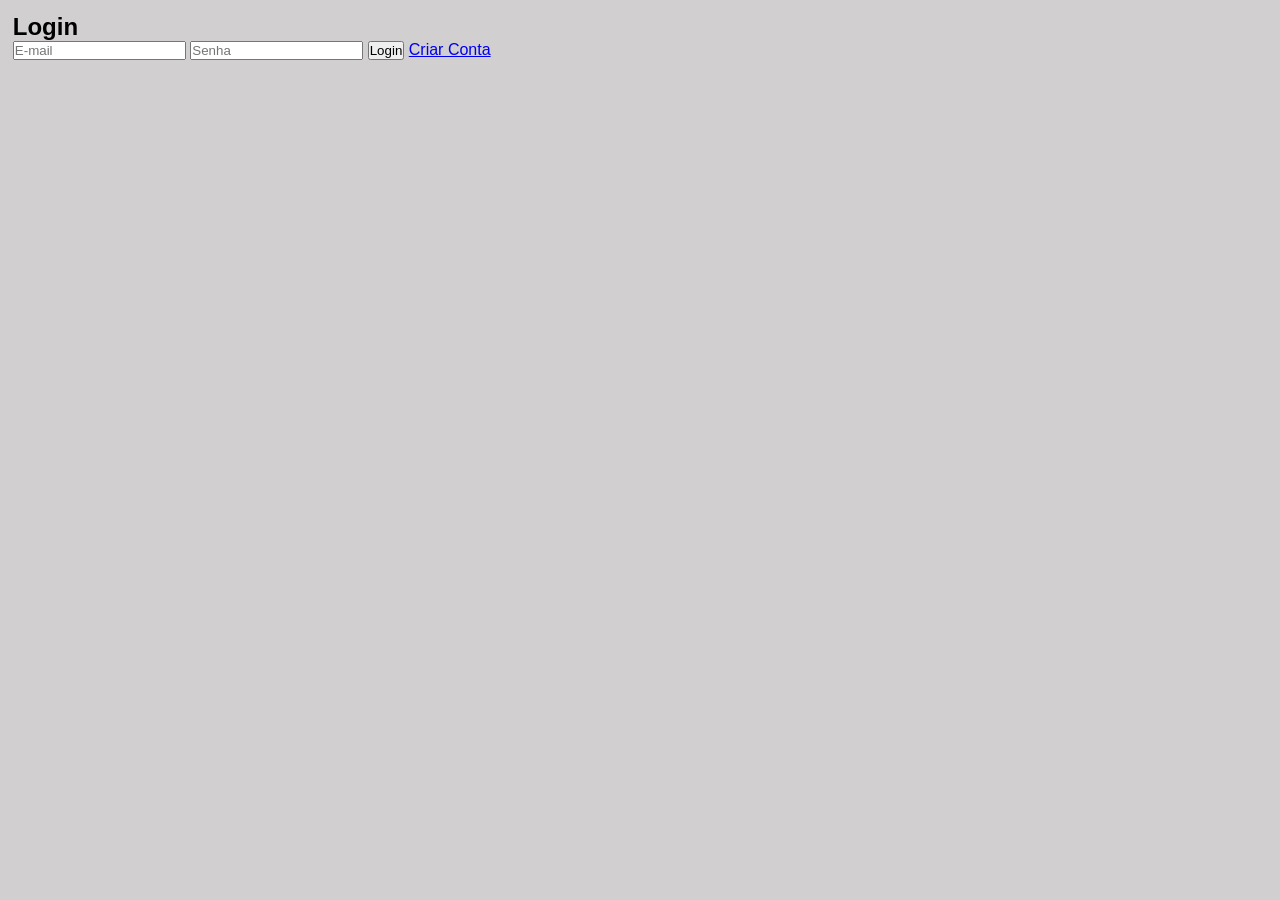
==== index.html @ fd1caa59 "Add files via upload" ====
<!doctype html>
<html lang="pt-br">
  <head>
    <meta charset="UTF-8" />
    <meta name="viewport" content="width=device-width, initial-scale=1.0" />
    <title>Skins</title>
    <link rel="stylesheet" href="./assets/css/index.css">
    <script src="./assets/js/index.js" defer></script>
  </head>
  <body>
    <main>
      <section id="cadastro">
        <form action="#">
          <h2>Cadastro</h2>

          <input
            type="text"
            maxlength="10"
            placeholder="usuario"
            required
            class="campo"
            name="fusuario"
          />

          <input
            type="email"
            maxlength="70"
            placeholder="E-mail"
            required
            class="campo"
            name="femail"
          />

          <input
            type="password"
            maxlength="12"
            minlength="8"
            placeholder="Senha"
            required
            class="campo"
            name="fsenha"
          />

          <input
            type="password"
            maxlength="12"
            minlength="8"
            placeholder="Senha"
            required
            class="campo"
            name="fsenha2"
          />

          <button class="campo botao">Cadastrar</button>
          <a href="#" class="alternar">Já tem conta? Entre!</a>
        </form>
      </section>

      <section id="login">
        <form action="#">
          <h2>Login</h2>

          <input
            type="email"
            maxlength="70"
            placeholder="E-mail"
            required
            class="campo"
            name="femail"
          />

          <input
            type="password"
            maxlength="12"
            minlength="8"
            placeholder="Senha"
            required
            class="campo"
            name="fsenha"
          />

          <button class="campo botao">Login</button>
          <a href="#" class="alternar">Criar Conta</a>
        </form>
      </section>
    </main>
  </body>
</html>
---- assets/css/index.css ----
*{
    padding: 0;
    box-sizing: border-box;
    margin: 0;      
    font-family: "Poppins", sans-serif;
}
main{
    background: #d1cfcf;
    width: 100%;
    height: 100vh;
}

section{
    width: 100%;
    height: 35vh;
    float: left;
    padding: 1%;
}
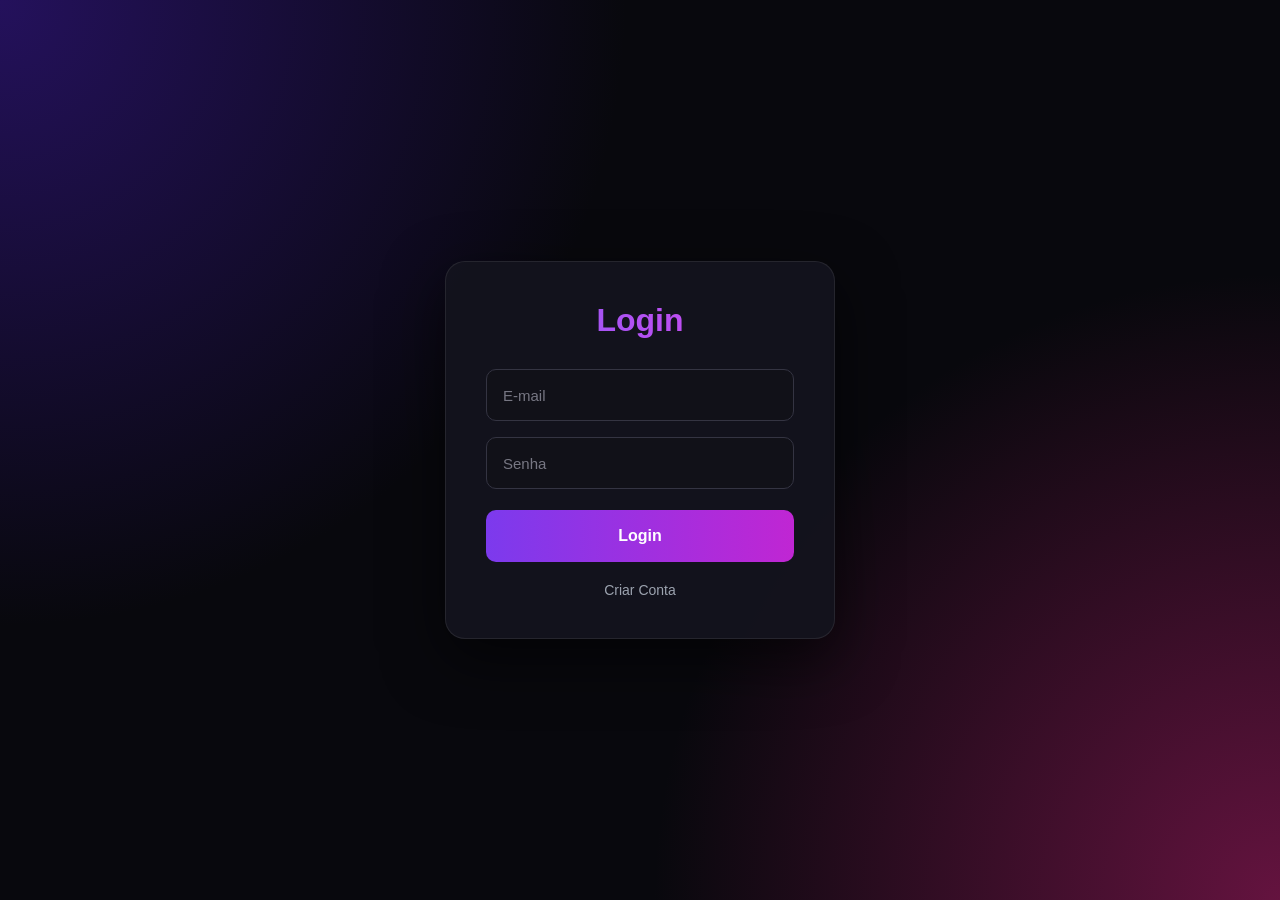
==== commit 2822872d: "Add files via upload" ====
--- a/index.html
+++ b/index.html
@@ -10,7 +10,7 @@
   <body>
     <main>
       <section id="cadastro">
-        <form action="#">
+        <form action="home.html">
           <h2>Cadastro</h2>
 
           <input
@@ -57,7 +57,7 @@
       </section>
 
       <section id="login">
-        <form action="#">
+        <form action="home.html">
           <h2>Login</h2>
 
           <input
--- a/assets/css/index.css
+++ b/assets/css/index.css
@@ -1,19 +1,143 @@
-
-*{
+* {
+    margin: 0;
     padding: 0;
     box-sizing: border-box;
-    margin: 0;      
-    font-family: "Poppins", sans-serif;
-}
-main{
-    background: #d1cfcf;
-    width: 100%;
-    height: 100vh;
 }
 
-section{
+
+
+
+body {
+    min-height: 100vh;
+    display: flex;
+    justify-content: center;
+    align-items: center;
+    font-family: Arial, Helvetica, sans-serif;
+    background: radial-gradient(circle at top left, #24115c, transparent 40%), radial-gradient(circle at bottom right, #64133f, transparent 40%), #08080d;
+    color: #ffffff;
+}
+
+
+
+main {
     width: 100%;
-    height: 35vh;
-    float: left;
-    padding: 1%;
+    max-width: 430px;
+    padding: 20px;
+}
+
+
+
+section {
+    width: 100%;
+}
+
+form {
+    width: 100%;
+    padding: 40px;
+    background: rgba(20, 20, 30, 0.92);
+    border: 1px solid rgba(255, 255, 255, 0.08);
+    border-radius: 20px;
+    box-shadow: 0 20px 60px rgba(0, 0, 0, 0.6);
+}
+
+
+
+
+h2 {
+    text-align: center;
+    margin-bottom: 30px;
+    font-size: 32px;
+    font-weight: 700;
+    background: linear-gradient(90deg, #8b5cf6, #d946ef);
+     -webkit-background-clip: text;
+    -webkit-text-fill-color: transparent;
+}
+
+
+
+
+.campo {
+    width: 100%;
+}
+
+input.campo {
+    height: 52px;
+    margin-bottom: 16px;
+    padding: 0 16px;
+    border: 1px solid #343442;
+    border-radius: 10px;
+    outline: none;
+    background: #111118;
+    color: #ffffff;
+    font-size: 15px;
+    transition: 0.3s;
+}
+
+
+input.campo::placeholder {
+    color: #777783;
+}
+
+
+input.campo:focus {
+    border-color: #8b5cf6;
+    box-shadow: 0 0 0 3px rgba(139, 92, 246, 0.12), 0 0 20px rgba(139, 92, 246, 0.08);
+}
+
+
+
+button.botao {
+    height: 52px;
+    margin-top: 5px;
+    margin-bottom: 20px;
+    border: none;
+    border-radius: 10px;
+    background: linear-gradient(90deg, #7c3aed, #c026d3);
+    color: white;
+    font-size: 16px;
+    font-weight: bold;
+    cursor: pointer;
+    transition: 0.3s;
+}
+
+button.botao:hover {
+    transform: translateY(-2px);
+    box-shadow: 0 8px 25px rgba(124, 58, 237, 0.35);
+}
+
+
+
+button.botao:active {
+    transform: translateY(0);
+}
+
+
+
+.alternar {
+    display: block;
+    text-align: center;
+    color: #9ca3af;
+    font-size: 14px;
+    text-decoration: none;
+    transition: 0.3s;
+}
+
+.alternar:hover {
+    color: #c084fc;
+}
+
+
+@media (max-width: 480px) {
+
+    main {
+        padding: 15px;
+    }
+
+    form {
+        padding: 30px 22px;
+    }
+
+    h2 {
+        font-size: 28px;
+    }
 }
